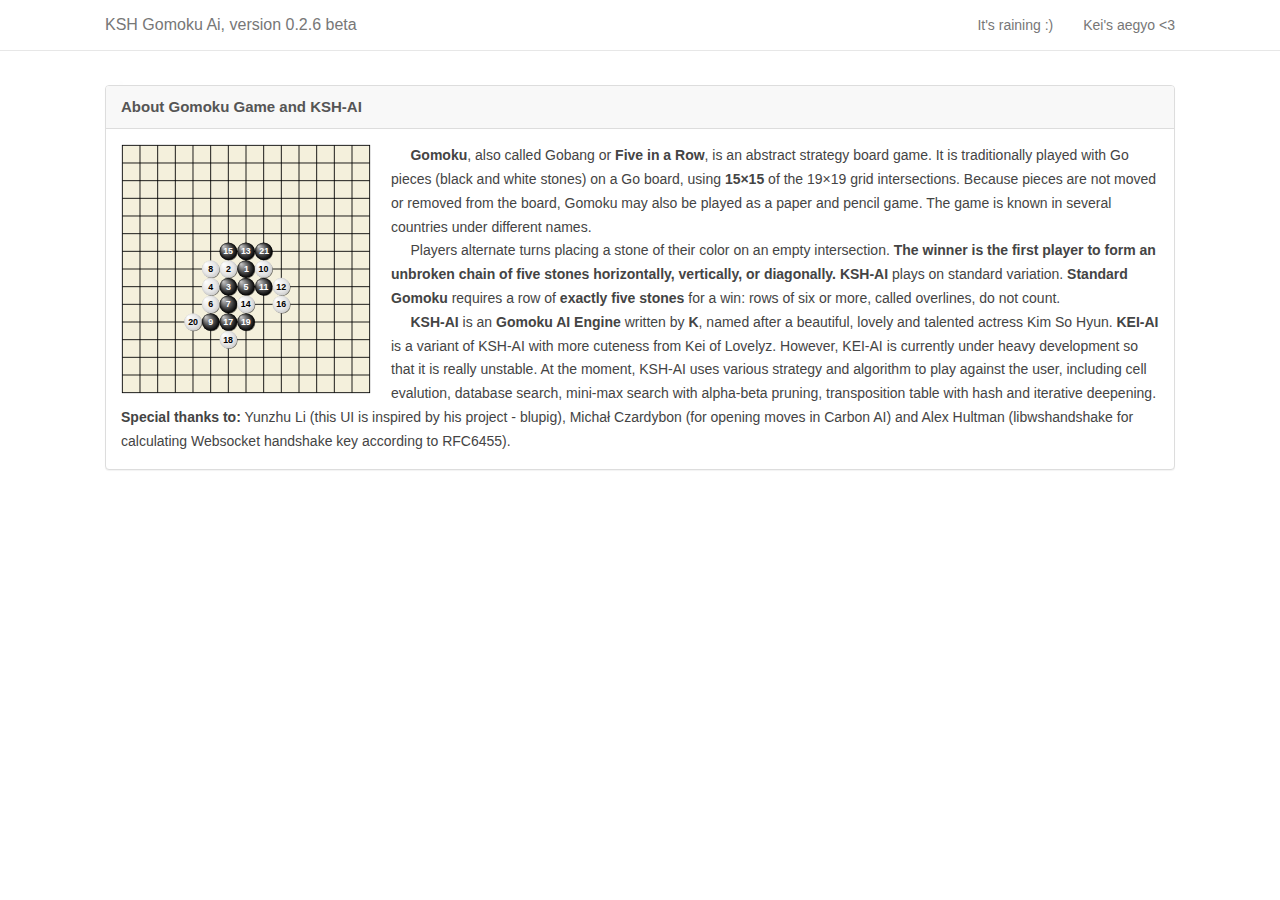
==== index.html @ 4f1ea448 "init" ====
﻿<!DOCTYPE html>
<html lang="en">

<head>
  <meta charset="utf-8">
  <meta name="viewport" content="width=device-width, initial-scale=1.0, maximum-scale=3.0, user-scalable=yes">
  <meta name="author" content="KSH">
  <title>KSH-AI :)</title>
  <link href="favicon.ico" rel="icon" type="image/x-icon" />

  <link href="lib/bootstrap.min.css" rel="stylesheet">
  <link href="styles.css" rel="stylesheet">

  <script src="coi-serviceworker.js"></script>
  <script src="lib/jquery-3.6.1.min.js" defer></script>
  <script src="lib/bootstrap.min.js" defer></script>

  <script src="scripts.js" defer></script>
  <script src="brain/brain.js" defer></script>
</head>

<body>
  <nav class="navbar navbar-default navbar-static-top">
    <div class="container">
      <div class="navbar-header">
        <button type="button" class="navbar-toggle collapsed" data-toggle="collapse" data-target="#navbar"
          aria-expanded="false" aria-controls="navbar">
          <span class="sr-only">Toggle navigation</span>
          <span class="icon-bar"></span>
          <span class="icon-bar"></span>
          <span class="icon-bar"></span>
        </button>
        <a class="navbar-brand" href=".">KSH Gomoku Ai, version 0.2.6 beta</a>
      </div>
      <div id="navbar" class="collapse navbar-collapse">
        <ul class="nav navbar-nav navbar-right">
          <li><a href="https://www.youtube.com/watch?v=iZRwdoGTnj4" target="_blank">It's raining :)</a></li>
          <li><a href="https://youtu.be/ddXTPoc8QFY?t=79" target="_blank">Kei's aegyo &lt;3</a></li>
        </ul>
      </div>
    </div>
  </nav>
  <div class="container-fluid" style="padding-top:10px;">


    <div class="row row-setting" id="row_setting">
      <div class="col-md-4">
        <div class="panel panel-default">
          <div class="panel-heading">
            <h3 class="panel-title">AI Version</h3>
          </div>
          <div class="panel-body">
            <div class="panel-inner">
              <section class="ai-selector">
                <div>
                  <input type="radio" id="ai_kei" name="ai-select" value="0" checked>
                  <label for="ai_kei">
                    <span class="op-title">KSH</span><br />
                    <span class="op-desc">KSH's beauty</span>
                  </label>
                </div>
                <div>
                  <input type="radio" id="ai_kei2" name="ai-select" value="0">
                  <label for="ai_kei2">
                    <span class="op-title">KEI</span><br />
                    <span class="op-desc">Kei's aegyo</span>
                  </label>
                </div>
              </section>
            </div>
          </div>
        </div>
      </div>
      <div class="col-md-4">
        <div class="panel panel-default">
          <div class="panel-heading">
            <h3 class="panel-title">Difficulty</h3>
          </div>
          <div class="panel-body">
            <div class="panel-inner">
              <div id="div_level" class="ai-level">
                <input type="radio" name="ai-level" id="lv1" value="0" />
                <label for="lv1">Chicken</label>
                <input type="radio" name="ai-level" id="lv2" value="1" />
                <label for="lv2">Easy</label>
                <input type="radio" name="ai-level" id="lv3" value="2" checked="checked" />
                <label for="lv3">Normal</label>
                <input type="radio" name="ai-level" id="lv4" value="3" />
                <label for="lv4">Medium</label>
                <input type="radio" name="ai-level" id="lv5" value="4" />
                <label for="lv5">Hard</label>
                <input type="radio" name="ai-level" id="lv6" value="5" />
                <label for="lv6">Fuck me</label>
              </div>
            </div>
          </div>
        </div>
      </div>
      <div class="col-md-4">
        <div class="panel panel-default">
          <div class="panel-heading">
            <h3 class="panel-title">
              Who goes first
              <div class="pull-right">
                <div class="ws_indicator status-indicator" style="display:none"></div>
                <span class="ws_status" style="display:none"></span>
              </div>
            </h3>
          </div>
          <div class="panel-body">
            <div class="panel-inner">
              <div class="ai-level">
                <input type="radio" name="play-first" id="ai_first" value="0" checked="checked" />
                <label for="ai_first">AI</label>
                <input type="radio" name="play-first" id="human_first" value="1" />
                <label for="human_first">Human</label>
              </div>
              <button id="btn_start" type="button" class="btn btn-primary btn-md" disabled="disabled">
                Start Game !
              </button>
            </div>
          </div>
        </div>
      </div>
    </div>

    <div class="row row-intro" id="row_intro">

      <div class="col-md-12">
        <div class="panel panel-default">
          <div class="panel-heading">
            <h3 class="panel-title">About Gomoku Game and KSH-AI</h3>
          </div>
          <div class="panel-body">
            <div class="panel-inner">
              <svg xmlns:svg="http://www.w3.org/2000/svg" xmlns="http://www.w3.org/2000/svg"
                xmlns:xlink="http://www.w3.org/1999/xlink" version="1.1" width="250" height="250"
                viewBox="-3 -3 566 566" class="svg_demo_board">
                <title>Gomoku Game 1</title>
                <defs>
                  <linearGradient id="LinearGradientWhite">
                    <stop style="stop-color:white;stop-opacity:1" offset="0" />
                    <stop style="stop-color:#e6e6e6;stop-opacity:1" offset="0.75" />
                    <stop style="stop-color:#ccc;stop-opacity:1" offset="1" />
                  </linearGradient>
                  <linearGradient id="LinearGradientBlack">
                    <stop style="stop-color:#ccc;stop-opacity:1" offset="0" />
                    <stop style="stop-color:black;stop-opacity:1" offset="1" />
                  </linearGradient>
                  <linearGradient id="LinearGradientShadow">
                    <stop style="stop-color:black;stop-opacity:1;" offset="0" />
                    <stop style="stop-color:black;stop-opacity:0.5" offset="0.9" />
                    <stop style="stop-color:black;stop-opacity:0" offset="1" />
                  </linearGradient>
                  <radialGradient id="RadialGradientWhite" xlink:href="#LinearGradientWhite" cx="0" cy="0" r="20"
                    fx="-12" fy="-12" gradientUnits="userSpaceOnUse" />
                  <radialGradient id="RadialGradientBlack" xlink:href="#LinearGradientBlack" cx="0" cy="0" r="20"
                    fx="-12" fy="-12" gradientUnits="userSpaceOnUse" />
                  <radialGradient id="RadialGradientShadow" xlink:href="#LinearGradientShadow" cx="2" cy="2" fx="2"
                    fy="2" r="20" gradientUnits="userSpaceOnUse" />
                  <circle id="BlackShadow" r="20" cx="2" cy="2" style="fill:url(#RadialGradientShadow);stroke:none" />
                  <g id="Black01">
                    <use xlink:href="#BlackShadow" />
                    <circle id="BlackTile" cx="0" cy="0" r="20"
                      style="fill:url(#RadialGradientBlack);fill-opacity:1;stroke:none" />
                  </g>
                  <g id="White01">
                    <use xlink:href="#BlackShadow" />
                    <circle id="WhiteTile" cx="0" cy="0" r="20"
                      style="fill:url(#RadialGradientWhite);fill-opacity:1;stroke:none" />
                  </g>
                </defs>
                <g>
                  <rect id="rect3919" width="560" height="560" x="0" y="0"
                    style="fill:#f4f0dc;stroke:black;stroke-width:2;stroke-miterlimit:4" />
                  <path id="Gridz"
                    d="M 0,40 H 560 M 0,80 H 560 M 0,120 H 560 M 0,160 H 560 M 0,200 H 560 M 0,240 H 560 M 0,280 H 560 M 0,320 H 560 M 0,360 H 560 560 M 0,400 H 560 M 0,440 H 560 M 0,480 H 560 M 0,520 H 560"
                    style="fill:none;stroke:black;stroke-width:2;stroke-linecap:butt;stroke-linejoin:miter;stroke-miterlimit:4" />
                  <use xlink:href="#Gridz" transform="matrix(0,-1,1,0,0,560)" />
                  <use xlink:href="#Black01" transform="translate(240,240)" />
                  <use xlink:href="#Black01" transform="translate(280,240)" />
                  <use xlink:href="#Black01" transform="translate(320,240)" />
                  <use xlink:href="#Black01" transform="translate(280,280)" />
                  <use xlink:href="#Black01" transform="translate(240,320)" />
                  <use xlink:href="#Black01" transform="translate(280,320)" />
                  <use xlink:href="#Black01" transform="translate(320,320)" />
                  <use xlink:href="#Black01" transform="translate(240,360)" />
                  <use xlink:href="#Black01" transform="translate(200,400)" />
                  <use xlink:href="#Black01" transform="translate(240,400)" />
                  <use xlink:href="#Black01" transform="translate(280,400)" />
                  <use xlink:href="#White01" transform="translate(200,280)" />
                  <use xlink:href="#White01" transform="translate(240,280)" />
                  <use xlink:href="#White01" transform="translate(320,280)" />
                  <use xlink:href="#White01" transform="translate(200,320)" />
                  <use xlink:href="#White01" transform="translate(360,320)" />
                  <use xlink:href="#White01" transform="translate(200,360)" />
                  <use xlink:href="#White01" transform="translate(280,360)" />
                  <use xlink:href="#White01" transform="translate(360,360)" />
                  <use xlink:href="#White01" transform="translate(160,400)" />
                  <use xlink:href="#White01" transform="translate(240,440)" />
                </g>
                <g id="Texts"
                  style="font-size:20px;font-style:normal;font-variant:normal;font-weight:bold;text-align:start;text-anchor:start;stroke:none;font-family:Liberation Sans,sans-serif">
                  <g style="fill:white">
                    <text x="228.38379" y="247.06543">15</text>
                    <text x="268.51074" y="247.06543">13</text>
                    <text x="310.24902" y="247.1875">21</text>
                    <text x="275.27344" y="287.1875">1</text>
                    <text x="234.49219" y="327.06543">3</text>
                    <text x="274.29688" y="326.93848">5</text>
                    <text x="309.70703" y="327.1875">11</text>
                    <text x="234.45801" y="367.06055">7</text>
                    <text x="194.58496" y="407.06055">9</text>
                    <text x="228.52539" y="407.1875">17</text>
                    <text x="268.54492" y="407.06055">19</text>
                  </g>
                  <g style="fill:black">
                    <text x="194.48242" y="287.06055">8</text>
                    <text x="234.69238" y="287.1875">2</text>
                    <text x="308.57422" y="287.06543">10</text>
                    <text x="194.48242" y="327.1875">4</text>
                    <text x="348.58398" y="327.1875">12</text>
                    <text x="194.37012" y="367.06543">6</text>
                    <text x="268.31055" y="367.1875">14</text>
                    <text x="348.4375" y="367.06543">16</text>
                    <text x="149.11621" y="407.06543">20</text>
                    <text x="228.38379" y="447.06543">18</text>
                  </g>
                </g>
              </svg>
              <span>
                &nbsp;&nbsp;&nbsp;&nbsp; <strong>Gomoku</strong>, also called Gobang or <strong>Five in a Row</strong>,
                is an abstract strategy board game.
                It is traditionally played with Go pieces (black and white stones) on a Go board,
                using <strong>15×15</strong> of the 19×19 grid intersections.
                Because pieces are not moved or removed from the board,
                Gomoku may also be played as a paper and pencil game.
                The game is known in several countries under different names.
                <br />
                &nbsp;&nbsp;&nbsp;&nbsp; Players alternate turns placing a stone of their color on an empty
                intersection.
                <strong>
                  The winner is the first player to form an unbroken chain of five stones
                  horizontally, vertically, or diagonally.
                </strong>
                <strong>KSH-AI</strong> plays on standard variation.
                <strong>Standard Gomoku</strong> requires a row of <strong>exactly five stones</strong>
                for a win: rows of six or more, called overlines, do not count.
                <br />
                &nbsp;&nbsp;&nbsp;&nbsp; <strong>KSH-AI</strong> is an
                <strong>Gomoku AI Engine</strong> written by <strong>K</strong>,
                named after a beautiful, lovely and talented actress Kim So Hyun.
                <strong>KEI-AI</strong> is a variant of KSH-AI with more cuteness from Kei of Lovelyz.
                However, KEI-AI is currently under heavy development so that it is really unstable.
                At the moment, KSH-AI uses various strategy and algorithm to play against the user,
                including cell evalution, database search, mini-max search with alpha-beta pruning,
                transposition table with hash and iterative deepening. <strong>Special thanks to:</strong>
                Yunzhu Li (this UI is inspired by his project - blupig), Michał Czardybon (for opening moves in Carbon
                AI)
                and Alex Hultman (libwshandshake for calculating Websocket handshake key according to RFC6455).
              </span>
            </div>
          </div>
        </div>
      </div>

    </div>


    <div class="row" id="row_play">
      <svg xmlns:svg="http://www.w3.org/2000/svg" xmlns="http://www.w3.org/2000/svg"
        xmlns:xlink="http://www.w3.org/1999/xlink" style="width:0; height:0;">
        <defs>
          <radialGradient id="rgs" cx="53%" cy="53%" r="50%" fx="53%" fy="53%">
            <stop style="stop-color:black;stop-opacity:1;" offset="0" />
            <stop style="stop-color:black;stop-opacity:0.5" offset="0.9" />
            <stop style="stop-color:black;stop-opacity:0" offset="1" />
          </radialGradient>
          <g id="black_piece">
            <circle cx="53%" cy="53%" r="32%" style="fill:url(#rgs)" />
            <radialGradient id="rg_black" cx="50%" cy="50%" r="50%" fx="30%" fy="30%">
              <stop style="stop-color:#bbbbbb" offset="0" />
              <stop style="stop-color:#000" offset="1" />
            </radialGradient>
            <circle cx="50%" cy="50%" r="32%" style="fill:url(#rg_black)" />
          </g>
          <g id="white_piece">
            <circle cx="53%" cy="53%" r="32%" style="fill:url(#rgs)" />
            <radialGradient id="rg_white" cx="50%" cy="50%" r="50%" fx="30%" fy="30%">
              <stop style="stop-color:white;stop-opacity:1" offset="0" />
              <stop style="stop-color:#e6e6e6;stop-opacity:1" offset="0.75" />
              <stop style="stop-color:#ccc;stop-opacity:1" offset="1" />
            </radialGradient>
            <circle cx="50%" cy="50%" r="32%" style="fill:url(#rg_white)" />
          </g>
        </defs>
      </svg>
      <!-- Board -->
      <div class="col-md-8">
        <div class="panel panel-default">
          <div class="panel-heading">
            <div class="panel-title">
              Gomoku
              <div id="div_pb_outer" class="progress pull-right">
                <div id="div_pb_inner" class="progress-bar" role="progressbar" aria-valuenow="60" aria-valuemin="0"
                  aria-valuemax="100">
                </div>
              </div>
            </div>
          </div>
          <div id="panel_gamearea" class="panel-body text-center">
            <div id="div_gamearea" style="margin: 0 auto; ">
              <table id="tbl_board"></table>
            </div>
          </div>
        </div>
      </div>
      <!-- Status -->
      <div class="col-md-4">
        <div class="panel panel-default">
          <div class="panel-heading">
            <h3 class="panel-title">
              Game Status
              <div class="pull-right">
                <div class="ws_indicator status-indicator" style="display:none"></div>
                <span class="ws_status" style="display:none"></span>
              </div>
            </h3>
          </div>
          <div id="panel_status" class="panel-body">
            <div id="game_status"></div>
          </div>
        </div>
        <div class="panel panel-default">
          <div class="panel-heading">
            <h3 class="panel-title">Game Control</h3>
          </div>
          <div class="panel-body">
            <button id="btn_restart" type="button" class="btn btn-primary btn-md" disabled="disabled">
              Restart
            </button>
            <button id="btn_undo" type="button" class="btn btn-primary btn-md" disabled="disabled">
              Undo
            </button>
            <button id="btn_showmoves" type="button" style="display: none;" class="btn btn-primary btn-md">
              Show Moves
            </button>
            <button id="btn_prevmove" type="button" style="display: none;" class="btn btn-primary btn-md">
              &lt;&lt;
            </button>
            <button id="btn_nextmove" type="button" style="display: none;" class="btn btn-primary btn-md">
              &gt;&gt;
            </button>
          </div>
        </div>
        <div class="panel panel-default">
          <div class="panel-heading">
            <h3 class="panel-title">Statistics</h3>
          </div>
          <div class="panel-body">
            <div id="ai_msg">Hello!</div>
            <textarea id="ai_logs">No logs</textarea>
          </div>
        </div>
      </div>

    </div>


  </div>
</body>

</html>
---- styles.css ----
html {
    position: relative;
    min-height: 100%;
}

body {
    margin-bottom: 50px;
    font-family: "Hiragino Sans GB", "Helvetica Neue", Helvetica, "Microsoft YaHei", Arial, sans-serif;
    font-weight: 400;
    color: #444;
    line-height: 1.7;
    background-color: #fff;
}

ol, ul {
    padding-left: 30px;
}

.navbar-default {
    font-size: 14px;
    font-weight: 300;
    background-color: #fff;
}

    .navbar-default .navbar-nav > .active > a,
    .navbar-default .navbar-nav > .active > a:focus,
    .navbar-default .navbar-nav > .active > a:hover {
        font-size: 14px;
        font-weight: 600;
        background-color: #fff;
    }

.navbar-brand {
    font-size: 16px;
    font-weight: 400;
}

.panel-default > .panel-heading {
    background-color: #f8f8f8;
}

.panel-title {
    font-size: 15px;
    font-weight: bold;
    line-height: 150%;
    color: #555;
}

.dropdown-menu > li > a {
    font-size: 12.5px;
    color: #777;
    padding: 7px 20px;
}

.btn-primary {
    background-color: #1D98F6;
    border-color: #218ADB;
}

    .btn-primary:hover,
    .btn-primary:focus {
        background-color: #218ADB;
        border-color: #0F7ACC;
    }

.progress {
    border-radius: 5px;
    opacity: 0;
    margin-top: 5px;
    width: 75%;
    max-width: 250px;
    height: 10px;
}

.progress-bar {
    background-color: #1D98F6;
    -webkit-transition: none;
    -moz-transition: none;
    -o-transition: none;
    transition: none;
    width: 60%;
}

.footer {
    position: absolute;
    padding: 14px;
    min-height: 50px;
    bottom: 0;
    width: 100%;
    background-color: #fff;
    border: solid #e7e7e7;
    border-width: 1px;
    font-size: 14px;
    font-weight: 300;
}

    .footer a {
        color: inherit;
    }

        .footer a:hover {
            color: 333;
        }

.container {
    max-width: 1100px;
}

.container-fluid {
    max-width: 1100px;
}

.separator-line {
    margin-top: 40px;
    width: 100%;
    height: 2px;
    border-top: 1px solid #e7e7e7;
}

/* Text styles */
a {
    text-decoration: none;
}

    a:hover {
        text-decoration: none;
    }

b {
    font-weight: 700;
}

p {
    margin-bottom: 20px;
}

mark {
    background-color: #DADADA;
}

h4 small {
    font-size: 60%;
}

.h4, h4 {
    margin-top: 40px;
    margin-bottom: 15px;
    color: #333;
    font-weight: 400;
    font-size: 19px;
}

.text-muted {
    color: #888;
}

/* Specific */
.status-indicator {
    display: inline-block;
    width: 11px;
    height: 11px;
    border-radius: 3px;
}

#ai_logs {
    font-family: 'Monaco','Consolas','monospace';
    font-size: 10px;
    width: 100%;
    height: 80px;
}

#ai_msg {
    font-weight: bold;
    padding-bottom: 10px;
}

#tbl_board {
    border-collapse: collapse;
    border-spacing: 0;
    background-color: #44f061;
}

#game_status {
    font-weight: bold;
}
/* Ai selector style */
section.ai-selector {
    display: flex;
    flex-flow: row wrap;
}

    section.ai-selector > div {
        flex: 1;
        padding: 0.5rem;
    }

.ai-selector input[type="radio"] {
    display: none;
}

    .ai-selector input[type="radio"]:not(:disabled) ~ label {
        cursor: pointer;
    }

.ai-selector label {
    height: 100%;
    display: block;
    background: white;
    border: 2px solid #20df80;
    border-radius: 20px;
    padding: 1rem;
    margin-bottom: 1rem;
    text-align: center;
    box-shadow: 0px 3px 10px -2px rgba(161, 170, 166, 0.5);
    position: relative;
}


.ai-selector input[type="radio"] + label::after {
    content: "";
    opacity: 0;
}

.ai-selector input[type="radio"]:checked + label {
    background: #20df80;
    transition: background 0.5s;
    color: white;
    box-shadow: 0px 0px 20px rgba(0, 255, 128, 0.75);
}

    .ai-selector input[type="radio"]:checked + label::after {
        color: #3d3f43;
        border: 2px solid #1dc973;
        content: "\2714";
        font-size: 24px;
        position: absolute;
        top: -25px;
        left: 50%;
        transform: translateX(-50%);
        height: 50px;
        width: 50px;
        line-height: 50px;
        text-align: center;
        border-radius: 50%;
        background: white;
        box-shadow: 0px 2px 5px -2px rgba(0, 0, 0, 0.25);
        opacity: 1;
        transition: opacity 0.3s;
    }


.ai-selector input[type="radio"]#ai_kei2:checked + label {
    background: #ff5a5a;
    border-color: #ff5a5a;
    box-shadow: 0px 0px 20px rgba(248, 96, 96, 0.75);
}

    .ai-selector input[type="radio"]#ai_kei2:checked + label::after {
        border: 2px solid #e50a0a;
    }

.ai-selector span.op-title {
    font-size: 25px;
    line-height: 30px;
    font-weight: 700;
}

.ai-selector span.op-desc {
    font-size: 12px;
    font-weight: 600;
}

.ai-selector label {
    padding-top: 25px;
}

/*Ai Level selector*/

.ai-level input[type="checkbox"],
.ai-level input[type="radio"] {
    position: absolute;
    opacity: 0;
    z-index: -1;
}

.ai-level label {
    color: #8e44ad;
    position: relative;
    display: inline-block;
    margin-right: 10px;
    margin-bottom: 10px;
    padding-left: 30px;
    padding-right: 10px;
    line-height: 36px;
    cursor: pointer;
    z-index: 2;
}

    .ai-level label::before {
        content: " ";
        position: absolute;
        top: 6px;
        left: 0;
        display: block;
        width: 24px;
        height: 24px;
        border: 2px solid #8e44ad;
        border-radius: 4px;
        z-index: -1;
    }

.ai-level input[type="radio"] + label::before {
    border-radius: 18px;
}
/* Checked */
.ai-level input[type="checkbox"]:checked + label,
.ai-level input[type="radio"]:checked + label {
    padding-left: 10px;
    color: #fff;
}

    .ai-level input[type="checkbox"]:checked + label::before,
    .ai-level input[type="radio"]:checked + label::before {
        top: 0;
        width: 100%;
        height: 100%;
        background: #8e44ad;
    }
/* Transition */
.ai-level label,
.ai-level label::before {
    -webkit-transition: .25s all ease;
    -o-transition: .25s all ease;
    transition: .25s all ease;
}

/*Start game button*/
#btn_start {
    font-size: 22px;
    font-weight: bold;
}

@media screen and (min-width: 970px) {
    .row-setting .panel-body {
        min-height: 160px;
        text-align: center;
        display: flex;
        height: 100%;
        /*border: 1px solid red;*/
        justify-content: center;
        align-items: center;
    }

    .row-setting .panel-inner {
        width: 100%;
        height: 100%;
    }
}

.svg_demo_board {
    float: left;
    margin-right: 20px;
}
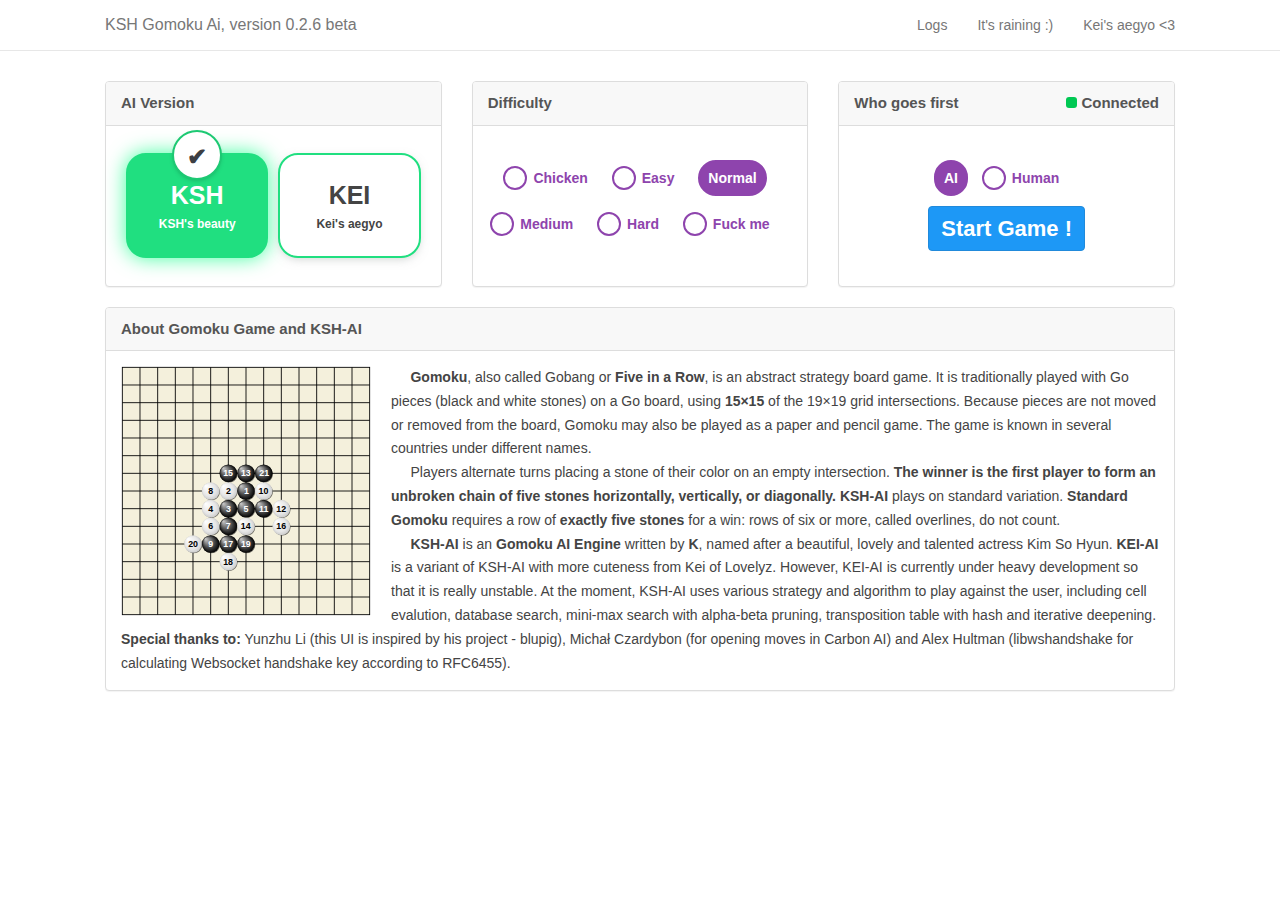
==== commit 9c64075c: "logs" ====
--- a/index.html
+++ b/index.html
@@ -34,6 +34,7 @@
       </div>
       <div id="navbar" class="collapse navbar-collapse">
         <ul class="nav navbar-nav navbar-right">
+          <li><a href="#" id="btn_download_logs">Logs</a></li>
           <li><a href="https://www.youtube.com/watch?v=iZRwdoGTnj4" target="_blank">It's raining :)</a></li>
           <li><a href="https://youtu.be/ddXTPoc8QFY?t=79" target="_blank">Kei's aegyo &lt;3</a></li>
         </ul>
